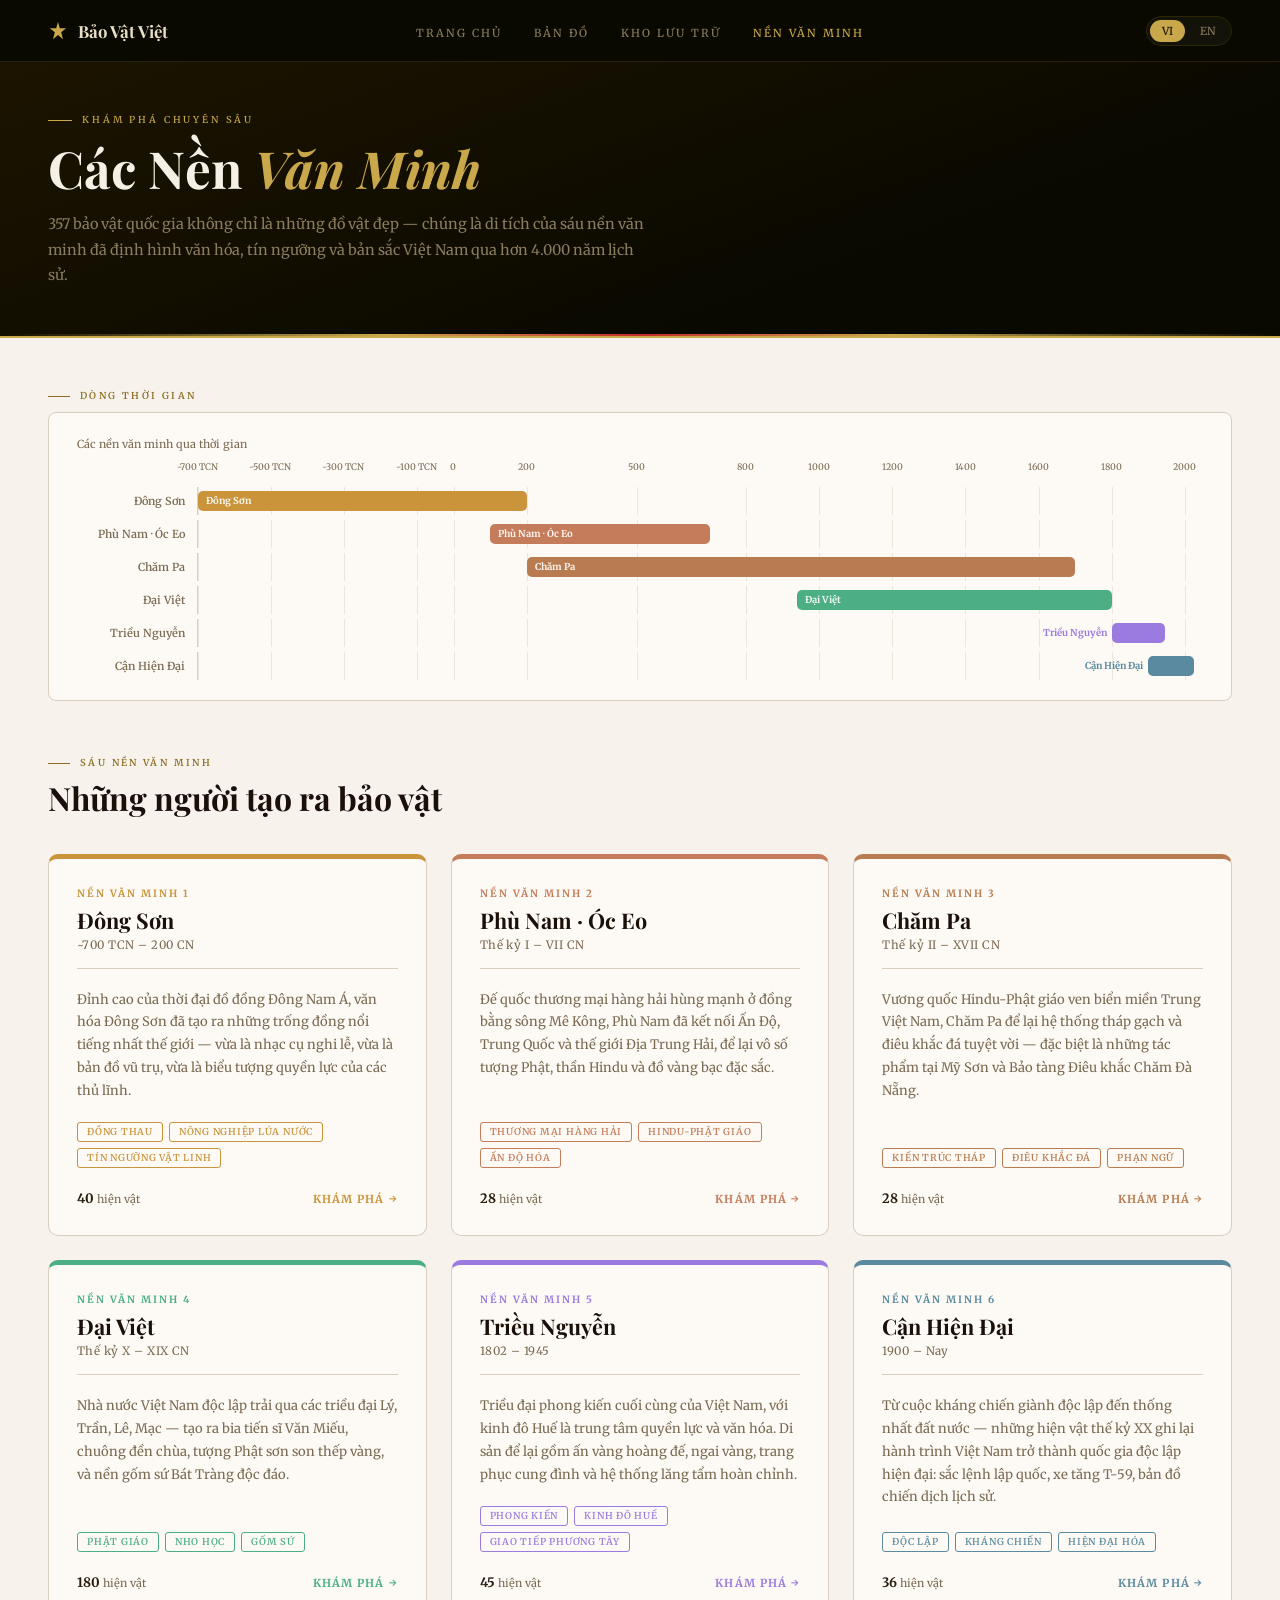
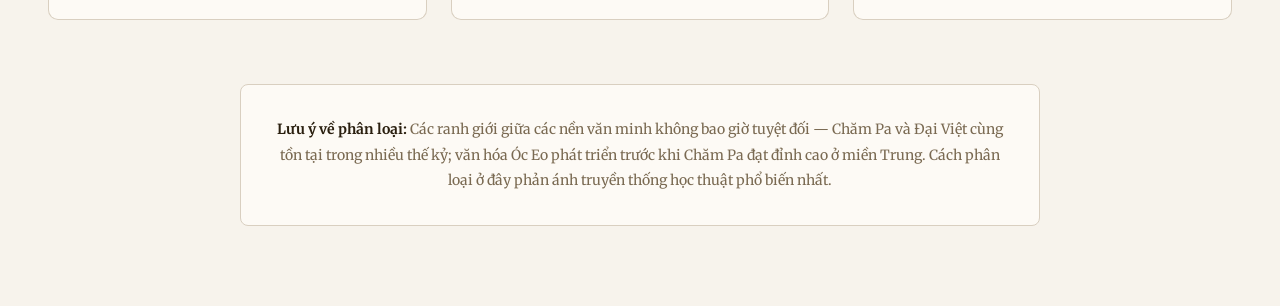
==== Project/civilisations.html @ 71ff40a0 "Project = Homepage ArtifactBot = RAG Chatbot data" ====
<!DOCTYPE html>
<html lang="vi">
<head>
  <meta charset="UTF-8" />
  <meta name="viewport" content="width=device-width, initial-scale=1.0" />
  <title>Các Nền Văn Minh — Vietnam National Treasures</title>
  <link href="https://fonts.googleapis.com/css2?family=Merriweather:wght@300;400;700&family=Playfair+Display:ital,wght@0,400;0,700;1,400&family=DM+Sans:wght@300;400;500;600&display=swap" rel="stylesheet" />
  <style>
    :root {
      --page-bg:  #f7f3ec;
      --card-bg:  #fdfaf5;
      --border:   #d9cfc0;
      --text:     #2a1f0f;
      --muted:    #7a6a52;
      --heading:  #1a1008;
      --red:      #7a1f1f;
      --gold:     #8a6a20;
      --nav-bg:   #0a0900;
      --nav-gold: #c9a84c;
      --nav-muted:#8a7c5e;
      --nav-text: #e8dfc8;
      --nav-brd:  rgba(201,168,76,0.14);
      --font-body: 'DM Sans', sans-serif;
      --font-heading: 'Playfair Display', serif;
    }
    html.lang-vi { --font-body: 'Merriweather', serif; }
    *,*::before,*::after{margin:0;padding:0;box-sizing:border-box;}
    html{scroll-behavior:smooth;}
    body{background:var(--page-bg);color:var(--text);font-family:var(--font-body);min-height:100vh;}

    /* ── NAV ── */
    nav{position:sticky;top:0;z-index:200;height:62px;display:flex;align-items:center;
        justify-content:space-between;padding:0 48px;
        background:var(--nav-bg);border-bottom:1px solid var(--nav-brd);}
    .nav-logo{display:flex;align-items:center;gap:10px;text-decoration:none;
              color:var(--nav-text);font-family:'Playfair Display',serif;font-size:1.05rem;font-weight:700;}
    .nav-logo svg{color:var(--nav-gold);}
    .nav-links{display:flex;gap:32px;list-style:none;position:absolute;left:50%;transform:translateX(-50%);}
    .nav-links a{text-decoration:none;font-size:11px;font-weight:500;letter-spacing:0.18em;
                 text-transform:uppercase;color:var(--nav-muted);transition:color .2s;}
    .nav-links a:hover,.nav-links a.active{color:var(--nav-gold);}
    .nav-right{display:flex;align-items:center;gap:10px;}
    .lang-toggle{display:flex;gap:3px;background:rgba(255,255,255,0.04);
                 border:1px solid #2c2507;border-radius:20px;padding:3px;}
    .lang-btn{background:transparent;border:none;color:var(--nav-muted);padding:4px 12px;
              border-radius:16px;font-size:11px;font-weight:500;font-family:var(--font-body);
              cursor:pointer;transition:all .2s;}
    .lang-btn:hover{color:var(--nav-gold);}
    .lang-btn.active{background:var(--nav-gold);color:#1a1400;}

    /* ── PAGE HERO ── */
    .page-hero{
      background:linear-gradient(160deg,#1c1400 0%,#0a0900 70%);
      border-bottom:2px solid var(--nav-gold);
      padding:52px 48px 48px; position:relative; overflow:hidden;
    }
    .page-hero::after{
      content:'';position:absolute;bottom:0;left:0;right:0;height:2px;
      background:linear-gradient(90deg,transparent,var(--nav-gold) 30%,#c42b2b 50%,var(--nav-gold) 70%,transparent);
    }
    .page-hero-inner{max-width:720px;}
    .page-eyebrow{font-size:9.5px;font-weight:500;letter-spacing:.3em;text-transform:uppercase;
                  color:var(--nav-gold);margin-bottom:14px;display:flex;align-items:center;gap:10px;}
    .page-eyebrow::before{content:'';width:24px;height:1px;background:var(--nav-gold);}
    .page-hero h1{font-family:'Playfair Display',serif;font-size:clamp(2rem,4vw,3.2rem);
                  font-weight:700;color:#f5f0e6;line-height:1.1;margin-bottom:16px;}
    .page-hero h1 em{font-style:italic;color:var(--nav-gold);}
    .page-hero p{font-size:14.5px;color:#8a7c5e;line-height:1.75;max-width:600px;}

    /* ── CONTENT ── */
    .content{max-width:1280px;margin:0 auto;padding:52px 48px 80px;}

    /* section label */
    .sec-label{font-size:9.5px;font-weight:600;letter-spacing:.25em;text-transform:uppercase;
                color:var(--gold);margin-bottom:10px;display:flex;align-items:center;gap:10px;}
    .sec-label::before{content:'';width:22px;height:1px;background:var(--gold);}
    .sec-title{font-family:'Playfair Display',serif;font-size:clamp(1.4rem,2.5vw,2rem);
               font-weight:700;color:var(--heading);margin-bottom:36px;line-height:1.2;}

    /* ── CIVILISATION CARDS ── */
    .civ-grid{display:grid;grid-template-columns:repeat(3,1fr);gap:24px;margin-bottom:64px;}

    .civ-card{
      background:var(--card-bg);border:1px solid var(--border);border-radius:10px;
      overflow:hidden;text-decoration:none;color:var(--text);display:flex;flex-direction:column;
      border-top:5px solid var(--civ-color);
      transition:transform .22s,box-shadow .22s;
      position:relative;
    }
    .civ-card:hover{transform:translateY(-5px);box-shadow:0 16px 48px rgba(0,0,0,0.12);}

    .civ-card-header{padding:28px 28px 0;}
    .civ-number{font-size:10px;font-weight:700;letter-spacing:.2em;text-transform:uppercase;
                color:var(--civ-color);margin-bottom:8px;}
    .civ-name{font-family:'Playfair Display',serif;font-size:1.35rem;font-weight:700;
              color:var(--heading);line-height:1.2;margin-bottom:4px;}
    .civ-dates{font-size:11.5px;color:var(--muted);margin-bottom:16px;letter-spacing:.04em;}

    .civ-divider{height:1px;background:var(--border);margin:0 28px 20px;}

    .civ-card-body{padding:0 28px 28px;flex:1;display:flex;flex-direction:column;}
    .civ-desc{font-size:13px;color:var(--muted);line-height:1.75;margin-bottom:20px;flex:1;}

    .civ-tags{display:flex;flex-wrap:wrap;gap:6px;margin-bottom:22px;}
    .civ-tag{font-size:9.5px;font-weight:600;letter-spacing:.08em;text-transform:uppercase;
             padding:3px 9px;border-radius:3px;border:1px solid var(--civ-color);
             color:var(--civ-color);background:transparent;}

    .civ-footer{display:flex;align-items:center;justify-content:space-between;}
    .civ-count{font-size:11px;color:var(--muted);}
    .civ-count strong{color:var(--text);font-size:13px;}
    .civ-cta{font-size:11px;font-weight:700;letter-spacing:.1em;text-transform:uppercase;
             color:var(--civ-color);display:flex;align-items:center;gap:5px;transition:gap .2s;}
    .civ-card:hover .civ-cta{gap:9px;}

    /* ── INTRO NOTE ── */
    .intro-note{
      background:var(--card-bg);border:1px solid var(--border);border-radius:8px;
      padding:32px 36px;max-width:800px;margin:0 auto;text-align:center;
    }
    .intro-note p{font-size:14px;color:var(--muted);line-height:1.8;}
    .intro-note strong{color:var(--text);}

    /* ── TIMELINE STRIP ── */
    .timeline-wrap{margin-bottom:56px;}
    .timeline{
      background:var(--card-bg);border:1px solid var(--border);border-radius:8px;
      padding:24px 28px 20px;overflow-x:auto;
    }
    .tl-inner{ min-width:700px; }
    /* axis tick header */
    .tl-axis-row{
      display:flex; margin-left:120px; margin-bottom:6px;
      position:relative; height:20px;
    }
    .tl-tick-lbl{
      position:absolute; transform:translateX(-50%);
      font-size:9px; color:var(--muted); white-space:nowrap;
    }
    /* one row per civilisation */
    .tl-rows{ display:flex; flex-direction:column; gap:5px; }
    .tl-row { display:flex; align-items:center; gap:0; }
    .tl-row-label{
      width:120px; flex-shrink:0; font-size:11px; font-weight:600;
      color:var(--muted); text-align:right; padding-right:12px;
      white-space:nowrap; overflow:hidden; text-overflow:ellipsis;
    }
    .tl-row-track{
      flex:1; position:relative; height:28px;
      border-left:1px solid var(--border);
    }
    /* gridlines */
    .tl-gridline{
      position:absolute; top:0; bottom:0; width:1px;
      background:var(--border); opacity:.5; pointer-events:none;
    }
    .tl-bar{
      position:absolute; top:4px; bottom:4px;
      border-radius:5px; cursor:pointer;
      display:flex; align-items:center; padding:0 8px;
      font-size:9.5px; font-weight:700; color:rgba(255,255,255,0.92);
      white-space:nowrap; overflow:hidden;
      transition:top .18s, bottom .18s, opacity .18s;
    }
    .tl-bar:hover{ top:2px; bottom:2px; opacity:.88; }
    /* label shown outside the bar when bar is too narrow */
    .tl-ext-label{
      position:absolute; top:50%; transform:translateY(-50%);
      font-size:9.5px; font-weight:700; white-space:nowrap;
      pointer-events:none;
    }

    /* ── RESPONSIVE ── */
    @media(max-width:900px){
      .civ-grid{grid-template-columns:1fr;}
      .content{padding:32px 20px 60px;}
      .page-hero{padding:32px 20px 36px;}
      nav{padding:0 20px;}
      .nav-links{display:none;}
    }
    @media(max-width:1100px){
      .civ-grid{grid-template-columns:repeat(2,1fr);}
    }
  </style>
</head>
<body>

<nav>
  <a href="index.html" class="nav-logo">
    <svg width="20" height="20" viewBox="0 0 22 22" fill="currentColor">
      <polygon points="11,1 13,8 20,8 14.5,12.5 16.5,20 11,15.5 5.5,20 7.5,12.5 2,8 9,8"/>
    </svg>
    <span>Bảo Vật Việt</span>
  </a>
  <ul class="nav-links">
    <li><a href="index.html"        id="nav-home">Trang chủ</a></li>
    <li><a href="VNMT.html"         id="nav-map">Bản đồ</a></li>
    <li><a href="database.html"     id="nav-db">Kho lưu trữ</a></li>
    <li><a href="civilisations.html" class="active" id="nav-civs">Nền Văn Minh</a></li>
  </ul>
  <div class="nav-right">
    <div class="lang-toggle">
      <button class="lang-btn" data-lang="vi">VI</button>
      <button class="lang-btn" data-lang="en">EN</button>
    </div>
  </div>
</nav>

<div class="page-hero">
  <div class="page-hero-inner">
    <div class="page-eyebrow" id="ph-eyebrow">Khám phá chuyên sâu</div>
    <h1><span id="ph-h1a">Các Nền</span> <em id="ph-h1b">Văn Minh</em></h1>
    <p id="ph-desc">357 bảo vật quốc gia không chỉ là những đồ vật đẹp — chúng là di tích của sáu nền văn minh đã định hình văn hóa, tín ngưỡng và bản sắc Việt Nam qua hơn 4.000 năm lịch sử.</p>
  </div>
</div>

<div class="content">

  <!-- TIMELINE -->
  <div class="timeline-wrap">
    <div class="sec-label" id="tl-label">Dòng thời gian</div>
    <div class="timeline">
      <div id="tl-title" style="font-size:11px;color:var(--muted);margin-bottom:10px;">
        Các nền văn minh qua thời gian
      </div>
      <div class="tl-inner" id="tl-inner">
        <!-- axis labels row -->
        <div class="tl-axis-row" id="tl-axis"></div>
        <!-- one row per civilisation -->
        <div class="tl-rows" id="tl-rows"></div>
      </div>
    </div>
  </div>

  <!-- GRID -->
  <div class="sec-label" id="grid-label">Sáu nền văn minh</div>
  <h2 class="sec-title" id="grid-title">Những người tạo ra bảo vật</h2>

  <div class="civ-grid" id="civ-grid">
    <!-- Built by JS -->
  </div>

  <!-- INTRO NOTE -->
  <div class="intro-note">
    <p id="note-text"><strong>Lưu ý về phân loại:</strong> Các ranh giới giữa các nền văn minh không bao giờ tuyệt đối — Chăm Pa và Đại Việt cùng tồn tại trong nhiều thế kỷ; văn hóa Óc Eo phát triển trước khi Chăm Pa đạt đỉnh cao ở miền Trung. Cách phân loại ở đây phản ánh truyền thống học thuật phổ biến nhất, nhằm giúp người dùng dễ khám phá bộ sưu tập.</p>
  </div>

</div>

<script>
/* ═══════════════════════════════════════
   CIVILISATION DATA
═══════════════════════════════════════ */
const CIVS = [
  {
    slug:'dong-son', color:'#c9943a',
    number:{ vi:'Nền văn minh 1', en:'Civilisation 1' },
    name:{ vi:'Đông Sơn', en:'Đông Sơn' },
    dates:{ vi:'~700 TCN – 200 CN', en:'c. 700 BCE – 200 CE' },
    desc:{
      vi:'Đỉnh cao của thời đại đồ đồng Đông Nam Á, văn hóa Đông Sơn đã tạo ra những trống đồng nổi tiếng nhất thế giới — vừa là nhạc cụ nghi lễ, vừa là bản đồ vũ trụ, vừa là biểu tượng quyền lực của các thủ lĩnh.',
      en:'The apex of Southeast Asian Bronze Age civilization, the Đông Sơn culture produced the world\'s most celebrated bronze drums — simultaneously ritual instruments, cosmological maps, and symbols of chiefly authority.'
    },
    tags:{ vi:['Đồng thau','Nông nghiệp lúa nước','Tín ngưỡng vật linh'], en:['Bronze','Wet-rice farming','Animism'] },
    count: 40,
    page:'dong-son.html',
    tlStart: -700, tlEnd: 200,
  },
  {
    slug:'oc-eo', color:'#c47c5a',
    number:{ vi:'Nền văn minh 2', en:'Civilisation 2' },
    name:{ vi:'Phù Nam · Óc Eo', en:'Funan · Óc Eo' },
    dates:{ vi:'Thế kỷ I – VII CN', en:'1st – 7th Century CE' },
    desc:{
      vi:'Đế quốc thương mại hàng hải hùng mạnh ở đồng bằng sông Mê Kông, Phù Nam đã kết nối Ấn Độ, Trung Quốc và thế giới Địa Trung Hải, để lại vô số tượng Phật, thần Hindu và đồ vàng bạc đặc sắc.',
      en:'A powerful maritime trading empire of the Mekong Delta, Funan connected India, China and the Mediterranean world, leaving behind exquisite Buddha statues, Hindu deities and gold ritual objects.'
    },
    tags:{ vi:['Thương mại hàng hải','Hindu-Phật giáo','Ấn Độ hóa'], en:['Maritime trade','Hindu-Buddhism','Indianisation'] },
    count: 28,
    page:'oc-eo.html',
    tlStart: 100, tlEnd: 700,
  },
  {
    slug:'champa', color:'#b87c50',
    number:{ vi:'Nền văn minh 3', en:'Civilisation 3' },
    name:{ vi:'Chăm Pa', en:'Champa' },
    dates:{ vi:'Thế kỷ II – XVII CN', en:'2nd – 17th Century CE' },
    desc:{
      vi:'Vương quốc Hindu-Phật giáo ven biển miền Trung Việt Nam, Chăm Pa để lại hệ thống tháp gạch và điêu khắc đá tuyệt vời — đặc biệt là những tác phẩm tại Mỹ Sơn và Bảo tàng Điêu khắc Chăm Đà Nẵng.',
      en:'A coastal Hindu-Buddhist kingdom of central Vietnam, Champa left behind extraordinary brick towers and stone sculptures — especially the masterworks at Mỹ Sơn and the Da Nang Museum of Cham Sculpture.'
    },
    tags:{ vi:['Kiến trúc tháp','Điêu khắc đá','Phạn ngữ'], en:['Tower architecture','Stone sculpture','Sanskrit'] },
    count: 28,
    page:'champa.html',
    tlStart: 200, tlEnd: 1700,
  },
  {
    slug:'dai-viet', color:'#4caf84',
    number:{ vi:'Nền văn minh 4', en:'Civilisation 4' },
    name:{ vi:'Đại Việt', en:'Đại Việt' },
    dates:{ vi:'Thế kỷ X – XIX CN', en:'10th – 19th Century CE' },
    desc:{
      vi:'Nhà nước Việt Nam độc lập trải qua các triều đại Lý, Trần, Lê, Mạc — tạo ra bia tiến sĩ Văn Miếu, chuông đền chùa, tượng Phật sơn son thếp vàng, và nền gốm sứ Bát Tràng độc đáo.',
      en:'The independent Vietnamese state across the Lý, Trần, Lê and Mạc dynasties — producing the Temple of Literature doctoral steles, pagoda bells, gilded Buddhist statues, and the unique Bát Tràng ceramic tradition.'
    },
    tags:{ vi:['Phật giáo','Nho học','Gốm sứ'], en:['Buddhism','Confucianism','Ceramics'] },
    count: 180,
    page:'dai-viet.html',
    tlStart: 939, tlEnd: 1802,
  },
  {
    slug:'nguyen', color:'#9b7bdf',
    number:{ vi:'Nền văn minh 5', en:'Civilisation 5' },
    name:{ vi:'Triều Nguyễn', en:'Nguyễn Dynasty' },
    dates:{ vi:'1802 – 1945', en:'1802 – 1945' },
    desc:{
      vi:'Triều đại phong kiến cuối cùng của Việt Nam, với kinh đô Huế là trung tâm quyền lực và văn hóa. Di sản để lại gồm ấn vàng hoàng đế, ngai vàng, trang phục cung đình và hệ thống lăng tẩm hoàn chỉnh.',
      en:"Vietnam's last imperial dynasty, with Huế as its cultural and political center. Its legacy includes gold imperial seals, the royal throne, court ceremonial robes and a complete system of imperial mausoleums."
    },
    tags:{ vi:['Phong kiến','Kinh đô Huế','Giao tiếp phương Tây'], en:['Imperial','Huế Citadel','Western contact'] },
    count: 45,
    page:'nguyen.html',
    tlStart: 1802, tlEnd: 1945,
  },
  {
    slug:'hien-dai', color:'#5a8a9f',
    number:{ vi:'Nền văn minh 6', en:'Civilisation 6' },
    name:{ vi:'Cận Hiện Đại', en:'Modern Era' },
    dates:{ vi:'1900 – Nay', en:'1900 – Present' },
    desc:{
      vi:'Từ cuộc kháng chiến giành độc lập đến thống nhất đất nước — những hiện vật thế kỷ XX ghi lại hành trình Việt Nam trở thành quốc gia độc lập hiện đại: sắc lệnh lập quốc, xe tăng T-59, bản đồ chiến dịch lịch sử.',
      en:"From the independence struggle to national reunification — 20th-century artifacts document Vietnam's journey to modern statehood: founding decrees, the T-59 tank, historic military campaign maps."
    },
    tags:{ vi:['Độc lập','Kháng chiến','Hiện đại hóa'], en:['Independence','Resistance war','Modernisation'] },
    count: 36,
    page:'hien-dai.html',
    tlStart: 1900, tlEnd: 2026,
  },
];

/* ═══════════════════════════════════════
   LANGUAGE
═══════════════════════════════════════ */
let lang = localStorage.getItem('vnmt_lang') || 'vi';

const S = {
  vi:{
    navHome:'Trang chủ', navMap:'Bản đồ', navDb:'Kho lưu trữ', navCivs:'Nền Văn Minh',
    phEyebrow:'Khám phá chuyên sâu', phH1a:'Các Nền', phH1b:'Văn Minh',
    phDesc:'357 bảo vật quốc gia không chỉ là những đồ vật đẹp — chúng là di tích của sáu nền văn minh đã định hình văn hóa, tín ngưỡng và bản sắc Việt Nam qua hơn 4.000 năm lịch sử.',
    tlLabel:'Dòng thời gian', tlTitle:'Các nền văn minh qua thời gian',
    gridLabel:'Sáu nền văn minh', gridTitle:'Những người tạo ra bảo vật',
    artifacts:'hiện vật', explore:'Khám phá →',
    noteText:'<strong>Lưu ý về phân loại:</strong> Các ranh giới giữa các nền văn minh không bao giờ tuyệt đối — Chăm Pa và Đại Việt cùng tồn tại trong nhiều thế kỷ; văn hóa Óc Eo phát triển trước khi Chăm Pa đạt đỉnh cao ở miền Trung. Cách phân loại ở đây phản ánh truyền thống học thuật phổ biến nhất.',
  },
  en:{
    navHome:'Home', navMap:'Map', navDb:'Database', navCivs:'Civilisations',
    phEyebrow:'In-depth exploration', phH1a:'The', phH1b:'Civilisations',
    phDesc:'Vietnam\'s 357 national treasures are not merely beautiful objects — they are the material remains of six civilisations that shaped Vietnamese culture, belief and identity across more than 4,000 years of history.',
    tlLabel:'Timeline', tlTitle:'Civilisations across time',
    gridLabel:'Six civilisations', gridTitle:'The makers behind the treasures',
    artifacts:'artifacts', explore:'Explore →',
    noteText:'<strong>A note on classification:</strong> The boundaries between civilisations were never absolute — Champa and Đại Việt coexisted for centuries; the Óc Eo culture flourished before Champa reached its zenith in central Vietnam. The classification here follows the most widely accepted academic convention to make the collection easier to navigate.',
  },
};
const t = k => S[lang][k];

function applyLang() {
  document.documentElement.lang = lang;
  document.documentElement.classList.toggle('lang-vi', lang === 'vi');
  const set = (id,v,html=false) => { const e=document.getElementById(id); if(e) html?e.innerHTML=v:e.textContent=v; };
  set('nav-home',t('navHome')); set('nav-map',t('navMap'));
  set('nav-db',t('navDb')); set('nav-civs',t('navCivs'));
  set('ph-eyebrow',t('phEyebrow')); set('ph-h1a',t('phH1a')); set('ph-h1b',t('phH1b'));
  set('ph-desc',t('phDesc'));
  set('tl-label',t('tlLabel')); set('tl-title',t('tlTitle'));
  set('grid-label',t('gridLabel')); set('grid-title',t('gridTitle'));
  set('note-text',t('noteText'),true);
  document.querySelectorAll('.lang-btn').forEach(b=>b.classList.toggle('active',b.dataset.lang===lang));
  buildGrid();
  buildTimeline();
}

document.querySelectorAll('.lang-btn').forEach(btn=>{
  btn.addEventListener('click',()=>{ lang=btn.dataset.lang; localStorage.setItem('vnmt_lang',lang); applyLang(); });
});

/* ── TIMELINE — one row per civilisation ── */
function buildTimeline() {
  const axisEl = document.getElementById('tl-axis');
  const rowsEl = document.getElementById('tl-rows');
  if (!axisEl || !rowsEl) return;

  const TL_MIN = -700, TL_MAX = 2050, TL_RANGE = TL_MAX - TL_MIN;
  const ticks  = [-700,-500,-300,-100,0,200,500,800,1000,1200,1400,1600,1800,2000];
  const pct    = yr => ((yr - TL_MIN) / TL_RANGE * 100).toFixed(2);

  /* ── axis label row ── */
  axisEl.innerHTML = '';
  ticks.forEach(yr => {
    const lbl = document.createElement('span');
    lbl.className   = 'tl-tick-lbl';
    lbl.style.left  = `${pct(yr)}%`;
    lbl.textContent = yr === 0 ? '0' : yr > 0 ? String(yr) : `${yr} ${lang === 'vi' ? 'TCN' : 'BCE'}`;
    axisEl.appendChild(lbl);
  });

  /* ── one row per civilisation ── */
  rowsEl.innerHTML = '';
  CIVS.forEach(c => {
    const left  = pct(c.tlStart);
    const width = ((c.tlEnd - c.tlStart) / TL_RANGE * 100).toFixed(2);

    const row = document.createElement('div');
    row.className = 'tl-row';

    /* left label */
    const label = document.createElement('div');
    label.className   = 'tl-row-label';
    label.textContent = c.name[lang];
    label.title       = c.dates[lang];

    /* track with gridlines + bar */
    const track = document.createElement('div');
    track.className = 'tl-row-track';

    /* gridlines aligned to ticks */
    ticks.forEach(yr => {
      const gl = document.createElement('div');
      gl.className  = 'tl-gridline';
      gl.style.left = `${pct(yr)}%`;
      track.appendChild(gl);
    });

    /* the bar itself */
    const widthNum = parseFloat(width);
    const leftNum  = parseFloat(left);

    const bar = document.createElement('div');
    bar.className  = 'tl-bar';
    bar.style.cssText = `left:${left}%;width:${width}%;background:${c.color};`;
    bar.title      = `${c.name[lang]}  (${c.dates[lang]})`;
    bar.addEventListener('click', () => { window.location.href = c.page; });

    if (widthNum < 7) {
      /* bar is too narrow — float the label outside in the bar's colour */
      const ext = document.createElement('span');
      ext.className = 'tl-ext-label';
      ext.textContent = c.name[lang];
      if (leftNum > 85) {
        /* near right edge → label to the LEFT of the bar, right-aligned */
        ext.style.cssText = `right:${(100 - leftNum).toFixed(2)}%;
                             color:${c.color}; text-align:right;
                             padding-right:5px;`;
      } else {
        /* otherwise → label to the RIGHT of the bar */
        ext.style.cssText = `left:calc(${(leftNum + widthNum).toFixed(2)}% + 5px);
                             color:${c.color};`;
      }
      track.appendChild(ext);
    } else {
      /* bar is wide enough — text sits inside */
      bar.textContent = c.name[lang];
    }

    track.appendChild(bar);

    row.appendChild(label);
    row.appendChild(track);
    rowsEl.appendChild(row);
  });
}

/* ── CARD GRID ── */
function buildGrid() {
  const grid = document.getElementById('civ-grid');
  grid.innerHTML = CIVS.map(c => `
    <a class="civ-card" href="${c.page}" style="--civ-color:${c.color}">
      <div class="civ-card-header">
        <div class="civ-number">${c.number[lang]}</div>
        <div class="civ-name">${c.name[lang]}</div>
        <div class="civ-dates">${c.dates[lang]}</div>
      </div>
      <div class="civ-divider"></div>
      <div class="civ-card-body">
        <p class="civ-desc">${c.desc[lang]}</p>
        <div class="civ-tags">${c.tags[lang].map(tag=>`<span class="civ-tag">${tag}</span>`).join('')}</div>
        <div class="civ-footer">
          <div class="civ-count"><strong>${c.count}</strong> ${t('artifacts')}</div>
          <span class="civ-cta">${t('explore')}</span>
        </div>
      </div>
    </a>`).join('');
}

buildTimeline();
applyLang();
</script>
</body>
</html>
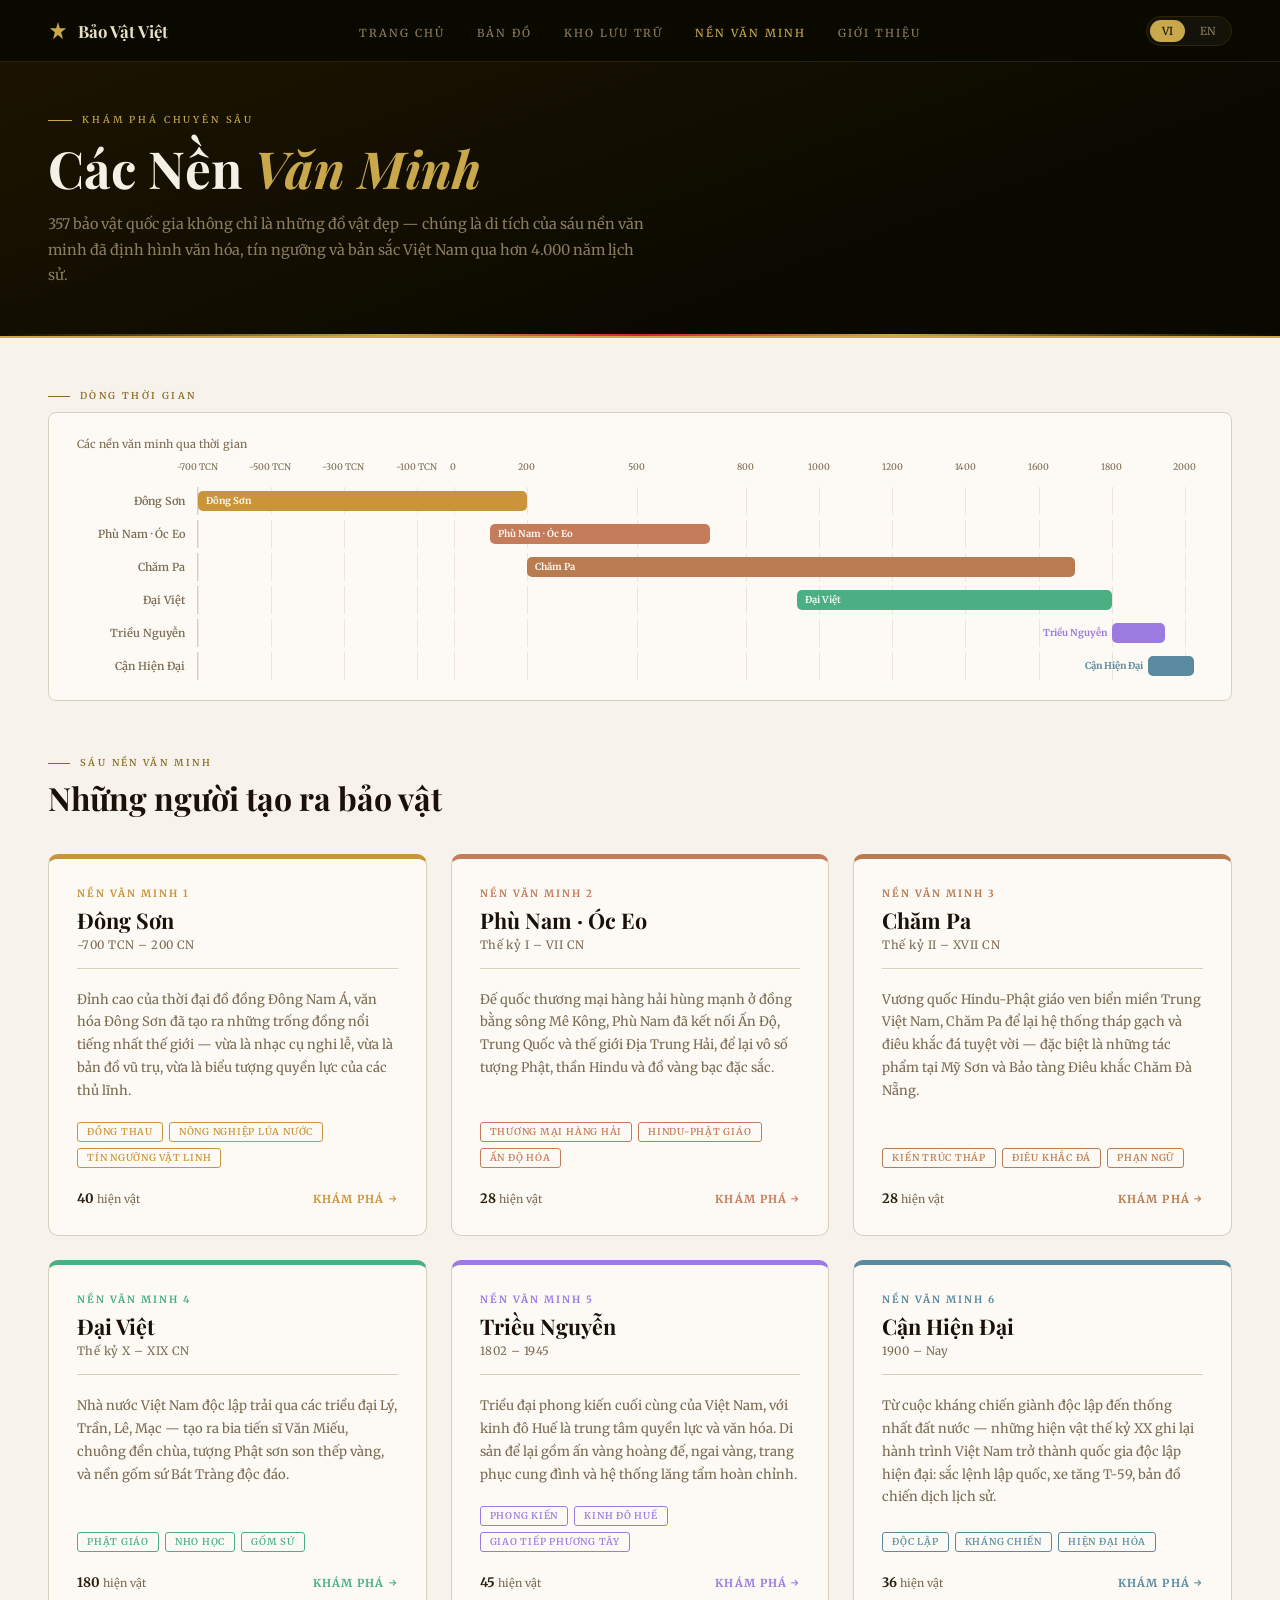
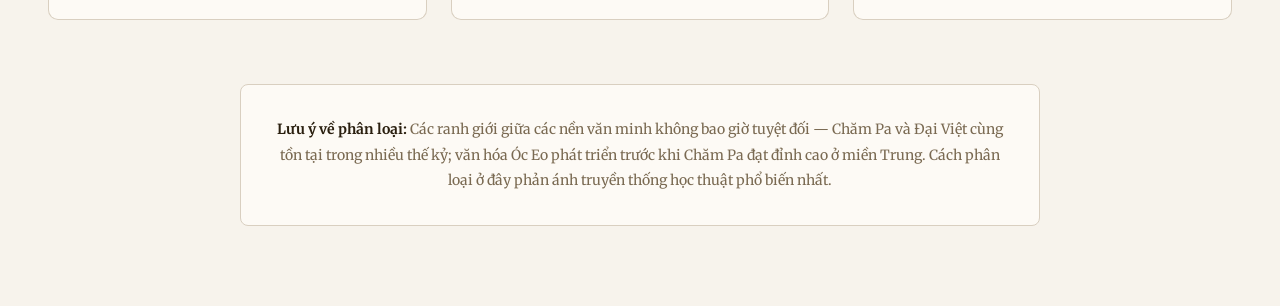
==== commit f08ddf00: "new about page, still needs link button from other pages" ====
--- a/Project/civilisations.html
+++ b/Project/civilisations.html
@@ -197,6 +197,7 @@
     <li><a href="VNMT.html"         id="nav-map">Bản đồ</a></li>
     <li><a href="database.html"     id="nav-db">Kho lưu trữ</a></li>
     <li><a href="civilisations.html" class="active" id="nav-civs">Nền Văn Minh</a></li>
+    <li><a href="about.html" id="nav-about">Giới thiệu</a></li>
   </ul>
   <div class="nav-right">
     <div class="lang-toggle">
